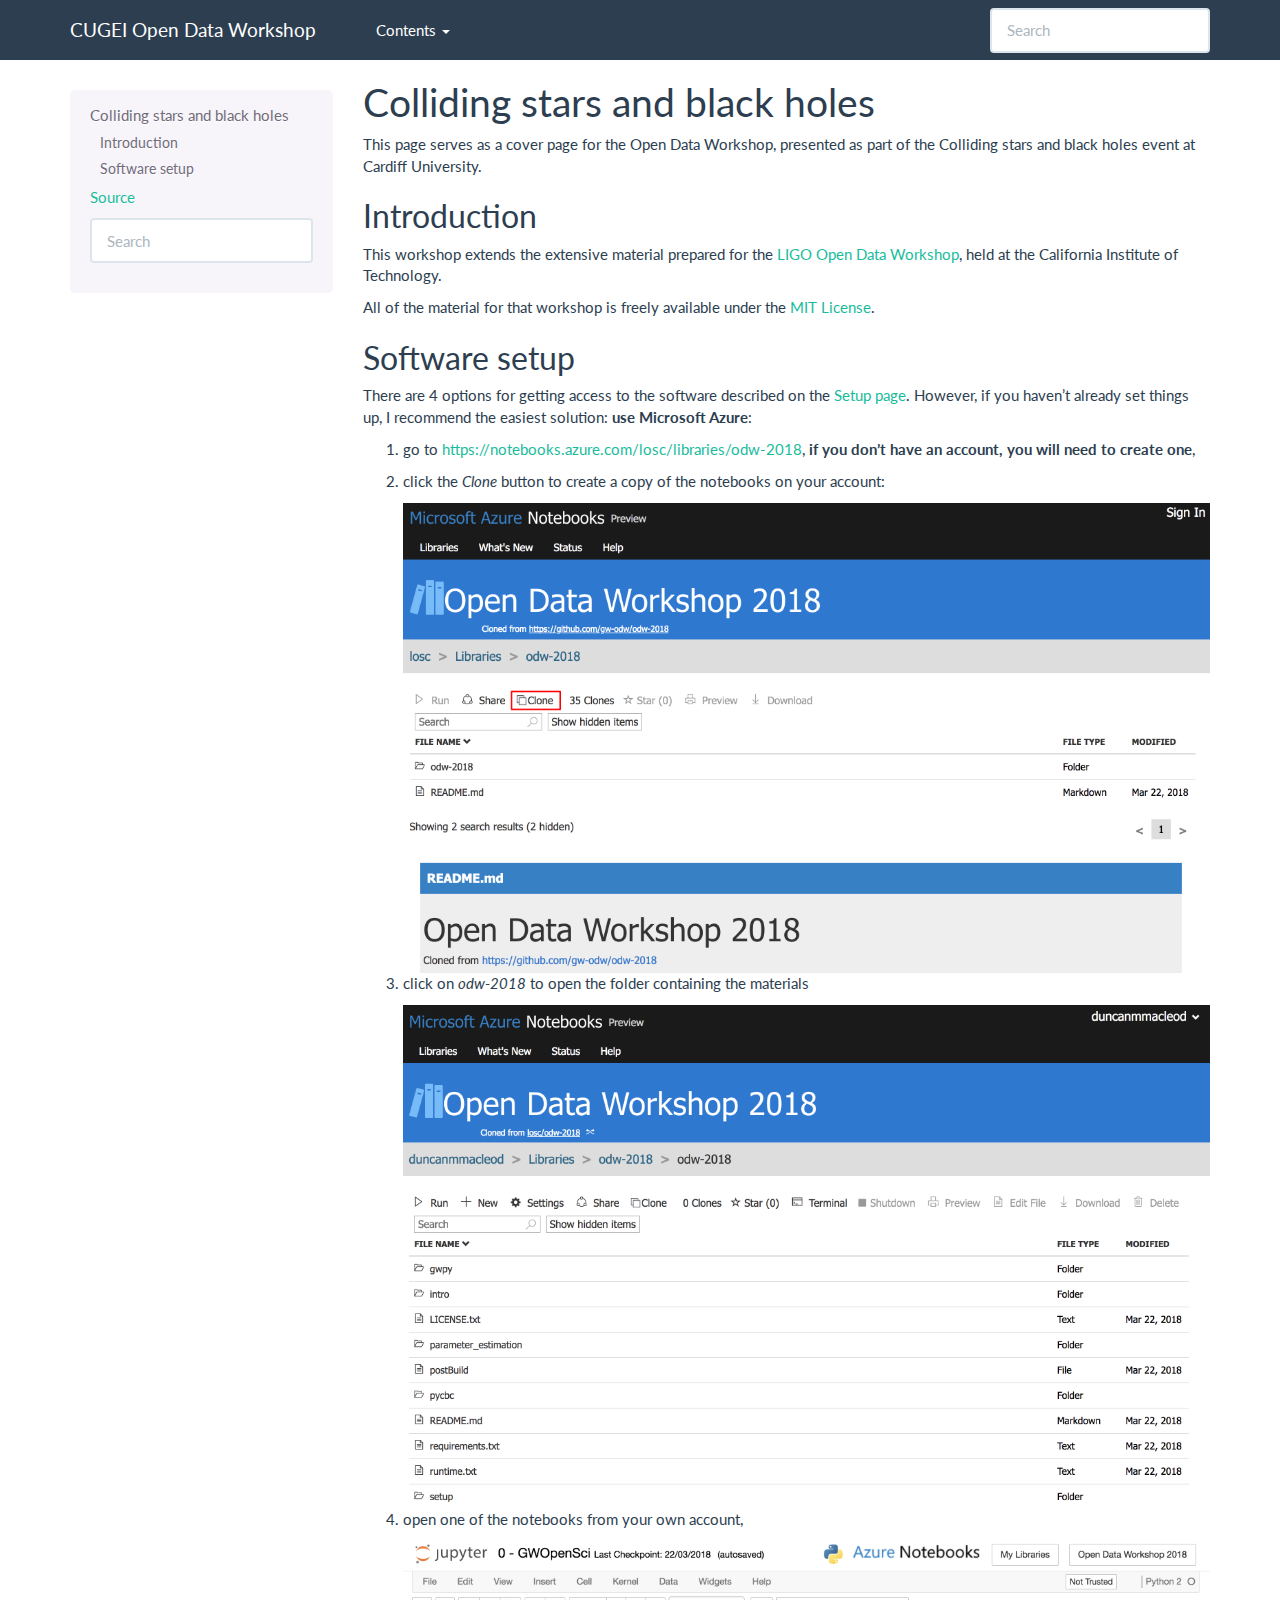
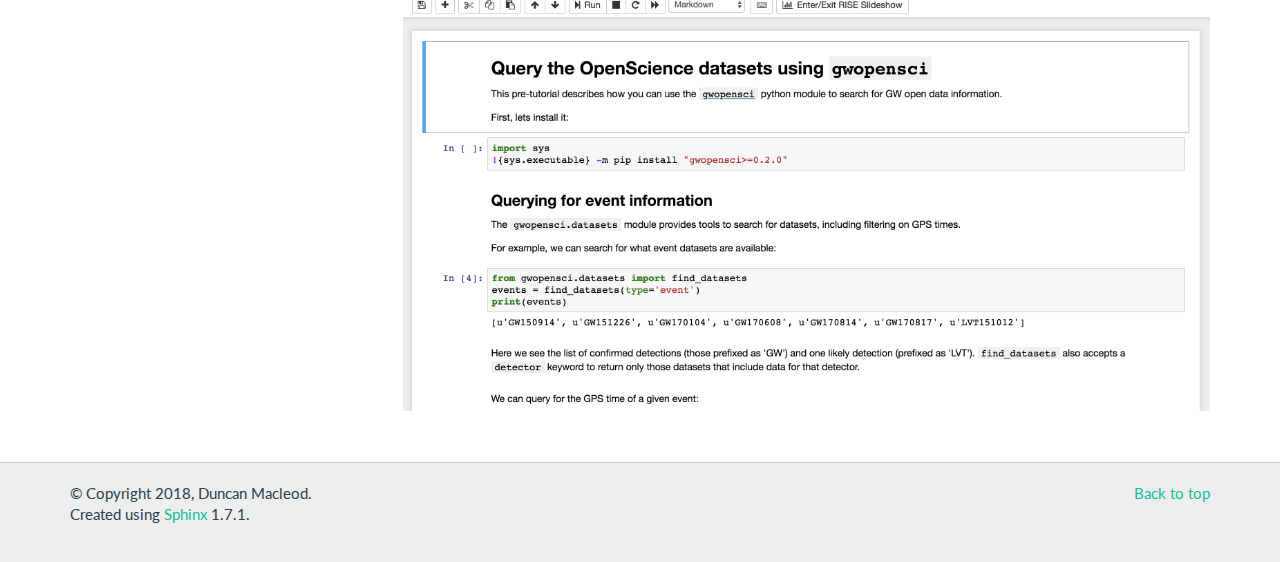
==== index.html @ 3cdb29a5 "initial commit: first setup instructions" ====
<!DOCTYPE html>

<html xmlns="http://www.w3.org/1999/xhtml">
  <head>
    <meta http-equiv="X-UA-Compatible" content="IE=Edge" />
    <meta http-equiv="Content-Type" content="text/html; charset=utf-8" />
    <title>Colliding stars and black holes &#8212; CUGEI Open Data Workshop  documentation</title>
    <link rel="stylesheet" href="_static/bootstrap-sphinx.css" type="text/css" />
    <link rel="stylesheet" href="_static/pygments.css" type="text/css" />
    <link rel="stylesheet" href="_static/css/style.css" type="text/css" />
    <script type="text/javascript" src="_static/documentation_options.js"></script>
    <script type="text/javascript" src="_static/jquery.js"></script>
    <script type="text/javascript" src="_static/underscore.js"></script>
    <script type="text/javascript" src="_static/doctools.js"></script>
    <script type="text/javascript" src="_static/js/jquery-1.11.0.min.js"></script>
    <script type="text/javascript" src="_static/js/jquery-fix.js"></script>
    <script type="text/javascript" src="_static/bootstrap-3.3.7/js/bootstrap.min.js"></script>
    <script type="text/javascript" src="_static/bootstrap-sphinx.js"></script>
    <link rel="index" title="Index" href="genindex.html" />
    <link rel="search" title="Search" href="search.html" />
<meta charset='utf-8'>
<meta http-equiv='X-UA-Compatible' content='IE=edge,chrome=1'>
<meta name='viewport' content='width=device-width, initial-scale=1.0, maximum-scale=1'>
<meta name="apple-mobile-web-app-capable" content="yes">

  </head><body>

  <div id="navbar" class="navbar navbar-default navbar-fixed-top">
    <div class="container">
      <div class="navbar-header">
        <!-- .btn-navbar is used as the toggle for collapsed navbar content -->
        <button type="button" class="navbar-toggle" data-toggle="collapse" data-target=".nav-collapse">
          <span class="icon-bar"></span>
          <span class="icon-bar"></span>
          <span class="icon-bar"></span>
        </button>
        <a class="navbar-brand" href="#">
          CUGEI Open Data Workshop</a>
        <span class="navbar-text navbar-version pull-left"><b></b></span>
      </div>

        <div class="collapse navbar-collapse nav-collapse">
          <ul class="nav navbar-nav">
            
            
              <li class="dropdown globaltoc-container">
  <a role="button"
     id="dLabelGlobalToc"
     data-toggle="dropdown"
     data-target="#"
     href="#">Site <b class="caret"></b></a>
  <ul class="dropdown-menu globaltoc"
      role="menu"
      aria-labelledby="dLabelGlobalToc"></ul>
</li>
              
                <li class="dropdown">
  <a role="button"
     id="dLabelLocalToc"
     data-toggle="dropdown"
     data-target="#"
     href="#">Contents <b class="caret"></b></a>
  <ul class="dropdown-menu localtoc"
      role="menu"
      aria-labelledby="dLabelLocalToc"><ul>
<li><a class="reference internal" href="#">Colliding stars and black holes</a><ul>
<li><a class="reference internal" href="#introduction">Introduction</a></li>
<li><a class="reference internal" href="#software-setup">Software setup</a></li>
</ul>
</li>
</ul>
</ul>
</li>
              
            
            
            
            
            
          </ul>

          
            
<form class="navbar-form navbar-right" action="search.html" method="get">
 <div class="form-group">
  <input type="text" name="q" class="form-control" placeholder="Search" />
 </div>
  <input type="hidden" name="check_keywords" value="yes" />
  <input type="hidden" name="area" value="default" />
</form>
          
        </div>
    </div>
  </div>

<div class="container">
  <div class="row">
      <div class="col-md-3">
        <div id="sidebar" class="bs-sidenav" role="complementary"><ul>
<li><a class="reference internal" href="#">Colliding stars and black holes</a><ul>
<li><a class="reference internal" href="#introduction">Introduction</a></li>
<li><a class="reference internal" href="#software-setup">Software setup</a></li>
</ul>
</li>
</ul>

<div id="sourcelink">
  <a href="_sources/index.rst.txt"
     rel="nofollow">Source</a>
</div>
<form action="search.html" method="get">
 <div class="form-group">
  <input type="text" name="q" class="form-control" placeholder="Search" />
 </div>
  <input type="hidden" name="check_keywords" value="yes" />
  <input type="hidden" name="area" value="default" />
</form>
        </div>
      </div>
    <div class="col-md-9 content">
      
  <div class="section" id="colliding-stars-and-black-holes">
<h1>Colliding stars and black holes<a class="headerlink" href="#colliding-stars-and-black-holes" title="Permalink to this headline">¶</a></h1>
<p>This page serves as a cover page for the Open Data Workshop, presented as part
of the Colliding stars and black holes event at Cardiff University.</p>
<div class="section" id="introduction">
<h2>Introduction<a class="headerlink" href="#introduction" title="Permalink to this headline">¶</a></h2>
<p>This workshop extends the extensive material prepared for the
<a class="reference external" href="https://losc.ligo.org/s/workshop1/course.html">LIGO Open Data Workshop</a>,
held at the California Institute of Technology.</p>
<p>All of the material for that workshop is freely available under the
<a class="reference external" href="https://choosealicense.com/licenses/mit/">MIT License</a>.</p>
</div>
<div class="section" id="software-setup">
<h2>Software setup<a class="headerlink" href="#software-setup" title="Permalink to this headline">¶</a></h2>
<p>There are 4 options for getting access to the software described on the
<a class="reference external" href="https://github.com/gw-odw/odw-2018/tree/master/setup/README.md">Setup page</a>.
However, if you haven’t already set things up, I recommend the easiest solution:
<strong>use Microsoft Azure</strong>:</p>
<ol class="arabic">
<li><p class="first">go to <a class="reference external" href="https://notebooks.azure.com/losc/libraries/odw-2018">https://notebooks.azure.com/losc/libraries/odw-2018</a>,
<strong>if you don’t have an account, you will need to create one</strong>,</p>
</li>
<li><p class="first">click the <em>Clone</em> button to create a copy of the notebooks on your account:</p>
<img alt="_images/azure.png" src="_images/azure.png" />
</li>
<li><p class="first">click on <em>odw-2018</em> to open the folder containing the materials</p>
<img alt="_images/azure2.png" src="_images/azure2.png" />
</li>
<li><p class="first">open one of the notebooks from your own account,</p>
<img alt="_images/azure3.png" src="_images/azure3.png" />
</li>
</ol>
</div>
</div>


    </div>
      
  </div>
</div>
<footer class="footer">
  <div class="container">
    <p class="pull-right">
      <a href="#">Back to top</a>
      
    </p>
    <p>
        &copy; Copyright 2018, Duncan Macleod.<br/>
      Created using <a href="http://sphinx-doc.org/">Sphinx</a> 1.7.1.<br/>
    </p>
  </div>
</footer>
  </body>
</html>
---- _static/pygments.css ----
.highlight .hll { background-color: #49483e }
.highlight  { background: #272822; color: #f8f8f2 }
.highlight .c { color: #75715e } /* Comment */
.highlight .err { color: #960050; background-color: #1e0010 } /* Error */
.highlight .k { color: #66d9ef } /* Keyword */
.highlight .l { color: #ae81ff } /* Literal */
.highlight .n { color: #f8f8f2 } /* Name */
.highlight .o { color: #f92672 } /* Operator */
.highlight .p { color: #f8f8f2 } /* Punctuation */
.highlight .ch { color: #75715e } /* Comment.Hashbang */
.highlight .cm { color: #75715e } /* Comment.Multiline */
.highlight .cp { color: #75715e } /* Comment.Preproc */
.highlight .cpf { color: #75715e } /* Comment.PreprocFile */
.highlight .c1 { color: #75715e } /* Comment.Single */
.highlight .cs { color: #75715e } /* Comment.Special */
.highlight .gd { color: #f92672 } /* Generic.Deleted */
.highlight .ge { font-style: italic } /* Generic.Emph */
.highlight .gi { color: #a6e22e } /* Generic.Inserted */
.highlight .gs { font-weight: bold } /* Generic.Strong */
.highlight .gu { color: #75715e } /* Generic.Subheading */
.highlight .kc { color: #66d9ef } /* Keyword.Constant */
.highlight .kd { color: #66d9ef } /* Keyword.Declaration */
.highlight .kn { color: #f92672 } /* Keyword.Namespace */
.highlight .kp { color: #66d9ef } /* Keyword.Pseudo */
.highlight .kr { color: #66d9ef } /* Keyword.Reserved */
.highlight .kt { color: #66d9ef } /* Keyword.Type */
.highlight .ld { color: #e6db74 } /* Literal.Date */
.highlight .m { color: #ae81ff } /* Literal.Number */
.highlight .s { color: #e6db74 } /* Literal.String */
.highlight .na { color: #a6e22e } /* Name.Attribute */
.highlight .nb { color: #f8f8f2 } /* Name.Builtin */
.highlight .nc { color: #a6e22e } /* Name.Class */
.highlight .no { color: #66d9ef } /* Name.Constant */
.highlight .nd { color: #a6e22e } /* Name.Decorator */
.highlight .ni { color: #f8f8f2 } /* Name.Entity */
.highlight .ne { color: #a6e22e } /* Name.Exception */
.highlight .nf { color: #a6e22e } /* Name.Function */
.highlight .nl { color: #f8f8f2 } /* Name.Label */
.highlight .nn { color: #f8f8f2 } /* Name.Namespace */
.highlight .nx { color: #a6e22e } /* Name.Other */
.highlight .py { color: #f8f8f2 } /* Name.Property */
.highlight .nt { color: #f92672 } /* Name.Tag */
.highlight .nv { color: #f8f8f2 } /* Name.Variable */
.highlight .ow { color: #f92672 } /* Operator.Word */
.highlight .w { color: #f8f8f2 } /* Text.Whitespace */
.highlight .mb { color: #ae81ff } /* Literal.Number.Bin */
.highlight .mf { color: #ae81ff } /* Literal.Number.Float */
.highlight .mh { color: #ae81ff } /* Literal.Number.Hex */
.highlight .mi { color: #ae81ff } /* Literal.Number.Integer */
.highlight .mo { color: #ae81ff } /* Literal.Number.Oct */
.highlight .sa { color: #e6db74 } /* Literal.String.Affix */
.highlight .sb { color: #e6db74 } /* Literal.String.Backtick */
.highlight .sc { color: #e6db74 } /* Literal.String.Char */
.highlight .dl { color: #e6db74 } /* Literal.String.Delimiter */
.highlight .sd { color: #e6db74 } /* Literal.String.Doc */
.highlight .s2 { color: #e6db74 } /* Literal.String.Double */
.highlight .se { color: #ae81ff } /* Literal.String.Escape */
.highlight .sh { color: #e6db74 } /* Literal.String.Heredoc */
.highlight .si { color: #e6db74 } /* Literal.String.Interpol */
.highlight .sx { color: #e6db74 } /* Literal.String.Other */
.highlight .sr { color: #e6db74 } /* Literal.String.Regex */
.highlight .s1 { color: #e6db74 } /* Literal.String.Single */
.highlight .ss { color: #e6db74 } /* Literal.String.Symbol */
.highlight .bp { color: #f8f8f2 } /* Name.Builtin.Pseudo */
.highlight .fm { color: #a6e22e } /* Name.Function.Magic */
.highlight .vc { color: #f8f8f2 } /* Name.Variable.Class */
.highlight .vg { color: #f8f8f2 } /* Name.Variable.Global */
.highlight .vi { color: #f8f8f2 } /* Name.Variable.Instance */
.highlight .vm { color: #f8f8f2 } /* Name.Variable.Magic */
.highlight .il { color: #ae81ff } /* Literal.Number.Integer.Long */
---- _static/css/style.css ----
html {
		position: relative;
		min-height: 100%;
}

body {
		margin-bottom: 140px;
}

.footer {
		position: absolute;
		bottom: 0;
		width: 100%;
		height: 100px;
		background-color: #eee;
		padding-top: 20px;
		padding-bottom: 20px;
}
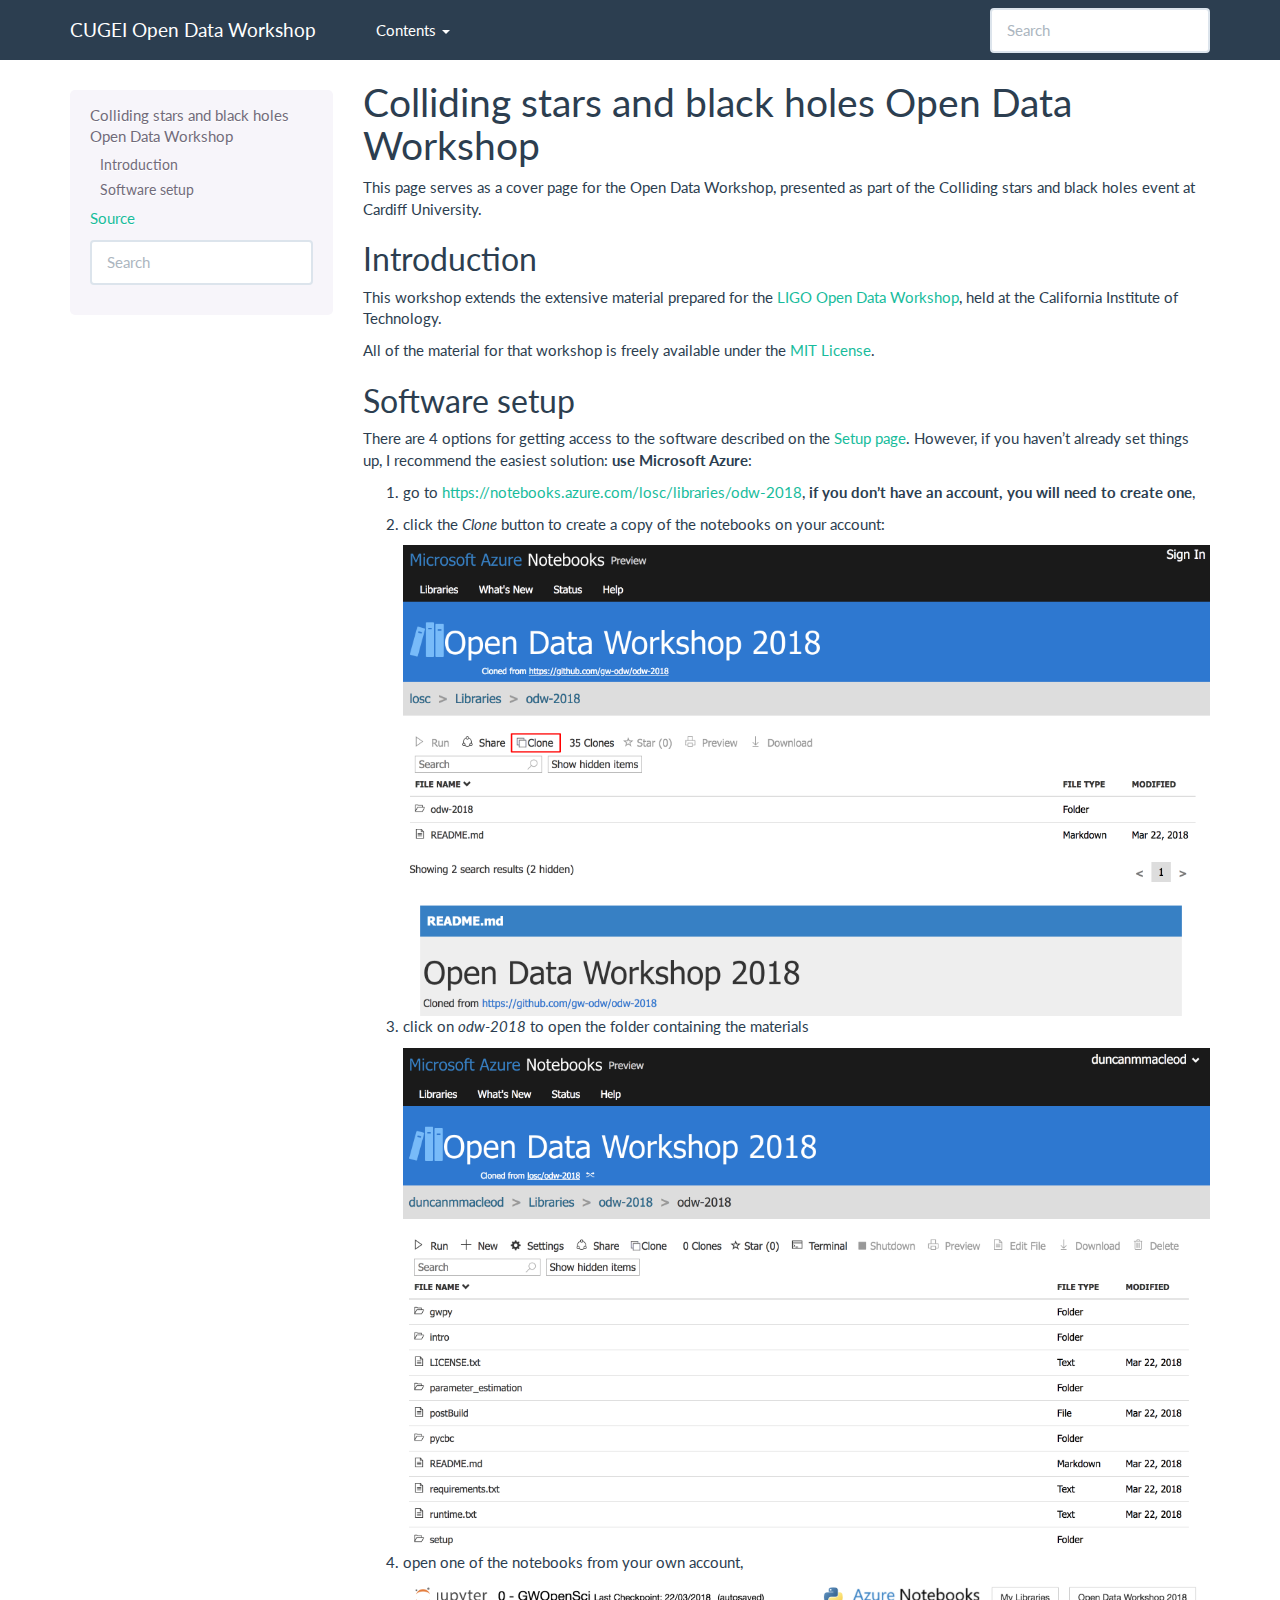
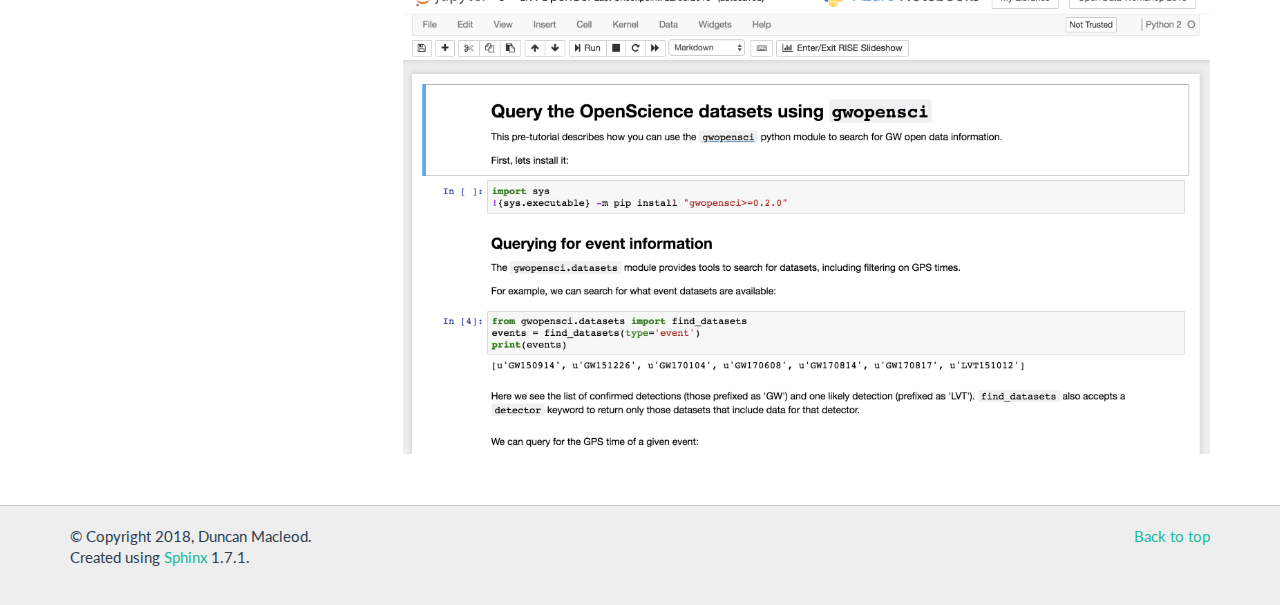
==== commit a9b18246: "trivial change to title" ====
--- a/index.html
+++ b/index.html
@@ -4,7 +4,7 @@
   <head>
     <meta http-equiv="X-UA-Compatible" content="IE=Edge" />
     <meta http-equiv="Content-Type" content="text/html; charset=utf-8" />
-    <title>Colliding stars and black holes &#8212; CUGEI Open Data Workshop  documentation</title>
+    <title>Colliding stars and black holes Open Data Workshop &#8212; CUGEI Open Data Workshop  documentation</title>
     <link rel="stylesheet" href="_static/bootstrap-sphinx.css" type="text/css" />
     <link rel="stylesheet" href="_static/pygments.css" type="text/css" />
     <link rel="stylesheet" href="_static/css/style.css" type="text/css" />
@@ -63,7 +63,7 @@
   <ul class="dropdown-menu localtoc"
       role="menu"
       aria-labelledby="dLabelLocalToc"><ul>
-<li><a class="reference internal" href="#">Colliding stars and black holes</a><ul>
+<li><a class="reference internal" href="#">Colliding stars and black holes Open Data Workshop</a><ul>
 <li><a class="reference internal" href="#introduction">Introduction</a></li>
 <li><a class="reference internal" href="#software-setup">Software setup</a></li>
 </ul>
@@ -97,7 +97,7 @@
   <div class="row">
       <div class="col-md-3">
         <div id="sidebar" class="bs-sidenav" role="complementary"><ul>
-<li><a class="reference internal" href="#">Colliding stars and black holes</a><ul>
+<li><a class="reference internal" href="#">Colliding stars and black holes Open Data Workshop</a><ul>
 <li><a class="reference internal" href="#introduction">Introduction</a></li>
 <li><a class="reference internal" href="#software-setup">Software setup</a></li>
 </ul>
@@ -119,8 +119,8 @@
       </div>
     <div class="col-md-9 content">
       
-  <div class="section" id="colliding-stars-and-black-holes">
-<h1>Colliding stars and black holes<a class="headerlink" href="#colliding-stars-and-black-holes" title="Permalink to this headline">¶</a></h1>
+  <div class="section" id="colliding-stars-and-black-holes-open-data-workshop">
+<h1>Colliding stars and black holes Open Data Workshop<a class="headerlink" href="#colliding-stars-and-black-holes-open-data-workshop" title="Permalink to this headline">¶</a></h1>
 <p>This page serves as a cover page for the Open Data Workshop, presented as part
 of the Colliding stars and black holes event at Cardiff University.</p>
 <div class="section" id="introduction">
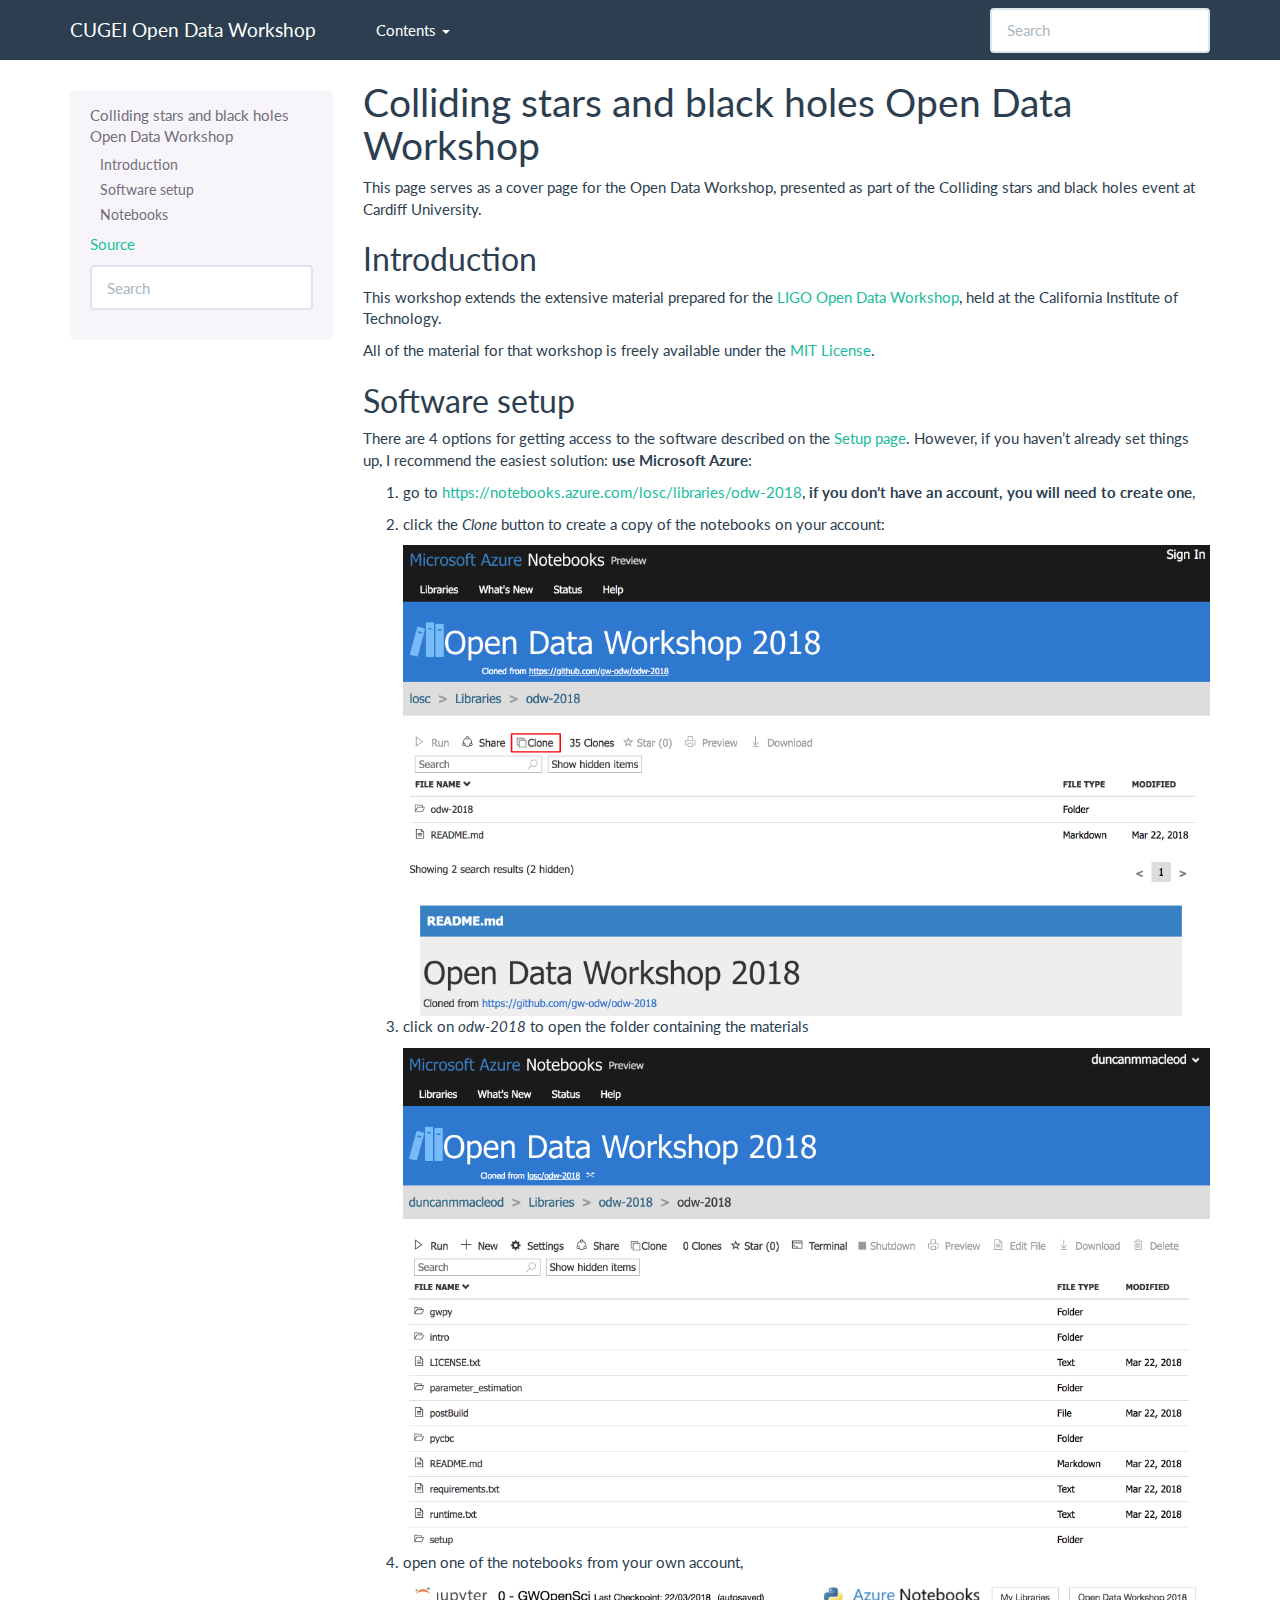
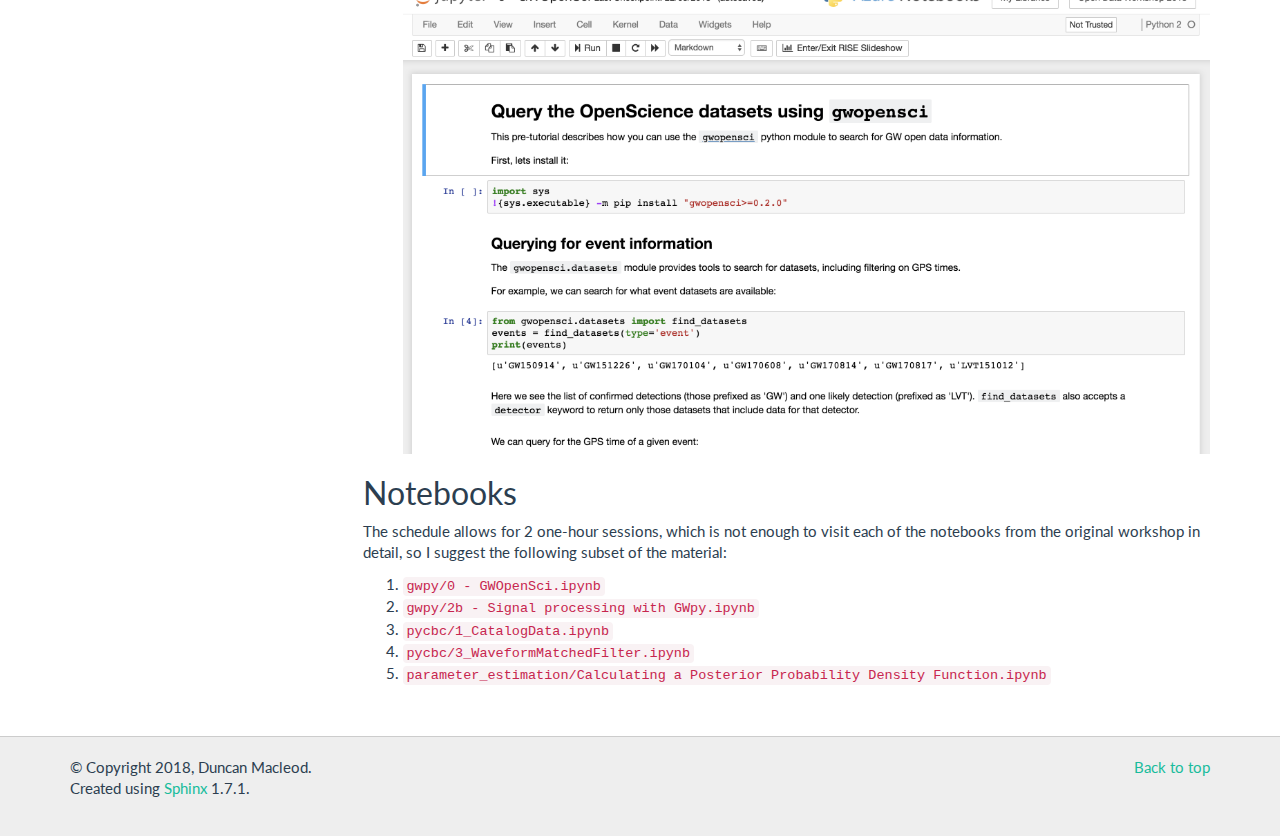
==== commit e0563548: "added names of recommended notebooks" ====
--- a/index.html
+++ b/index.html
@@ -66,6 +66,7 @@
 <li><a class="reference internal" href="#">Colliding stars and black holes Open Data Workshop</a><ul>
 <li><a class="reference internal" href="#introduction">Introduction</a></li>
 <li><a class="reference internal" href="#software-setup">Software setup</a></li>
+<li><a class="reference internal" href="#notebooks">Notebooks</a></li>
 </ul>
 </li>
 </ul>
@@ -100,6 +101,7 @@
 <li><a class="reference internal" href="#">Colliding stars and black holes Open Data Workshop</a><ul>
 <li><a class="reference internal" href="#introduction">Introduction</a></li>
 <li><a class="reference internal" href="#software-setup">Software setup</a></li>
+<li><a class="reference internal" href="#notebooks">Notebooks</a></li>
 </ul>
 </li>
 </ul>
@@ -152,6 +154,19 @@
 </li>
 </ol>
 </div>
+<div class="section" id="notebooks">
+<h2>Notebooks<a class="headerlink" href="#notebooks" title="Permalink to this headline">¶</a></h2>
+<p>The schedule allows for 2 one-hour sessions, which is not enough to visit each
+of the notebooks from the original workshop in detail, so I suggest the
+following subset of the material:</p>
+<ol class="arabic simple">
+<li><code class="docutils literal notranslate"><span class="pre">gwpy/0</span> <span class="pre">-</span> <span class="pre">GWOpenSci.ipynb</span></code></li>
+<li><code class="docutils literal notranslate"><span class="pre">gwpy/2b</span> <span class="pre">-</span> <span class="pre">Signal</span> <span class="pre">processing</span> <span class="pre">with</span> <span class="pre">GWpy.ipynb</span></code></li>
+<li><code class="docutils literal notranslate"><span class="pre">pycbc/1_CatalogData.ipynb</span></code></li>
+<li><code class="docutils literal notranslate"><span class="pre">pycbc/3_WaveformMatchedFilter.ipynb</span></code></li>
+<li><code class="docutils literal notranslate"><span class="pre">parameter_estimation/Calculating</span> <span class="pre">a</span> <span class="pre">Posterior</span> <span class="pre">Probability</span> <span class="pre">Density</span> <span class="pre">Function.ipynb</span></code></li>
+</ol>
+</div>
 </div>
 
 
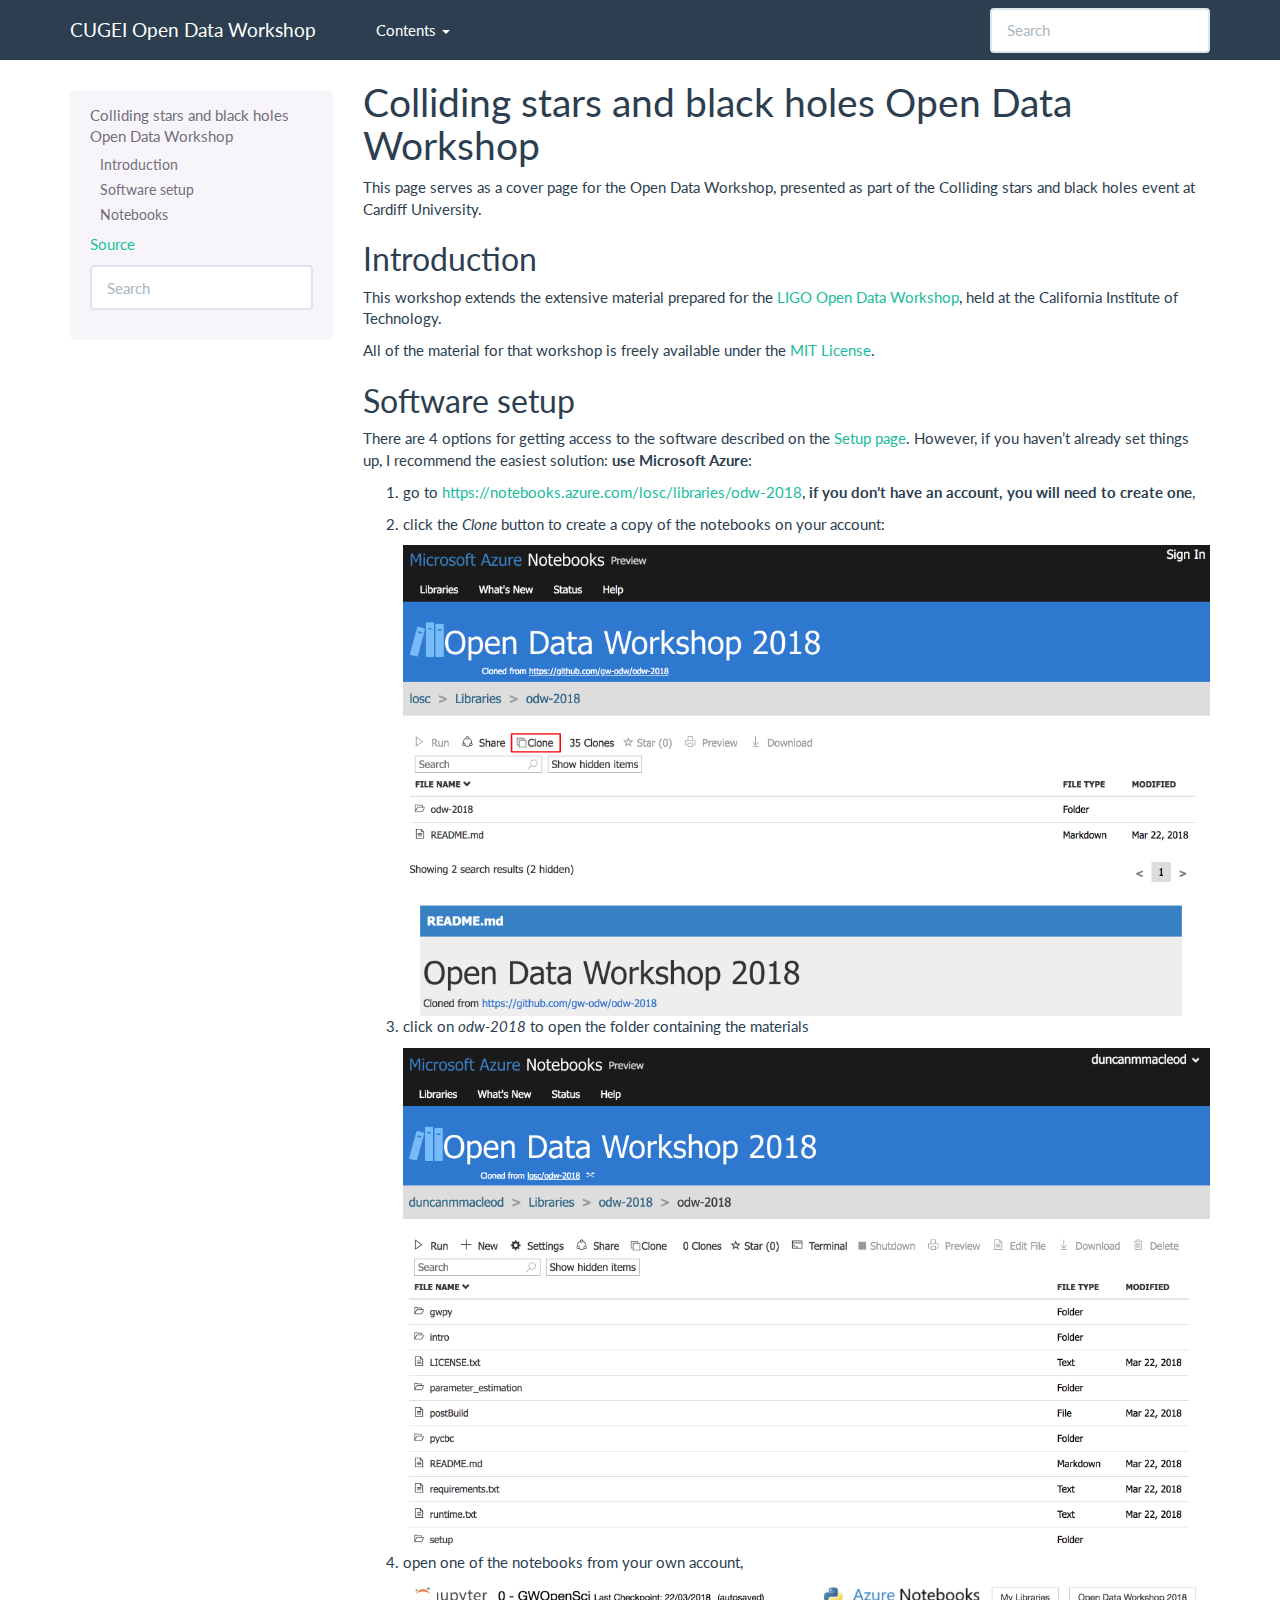
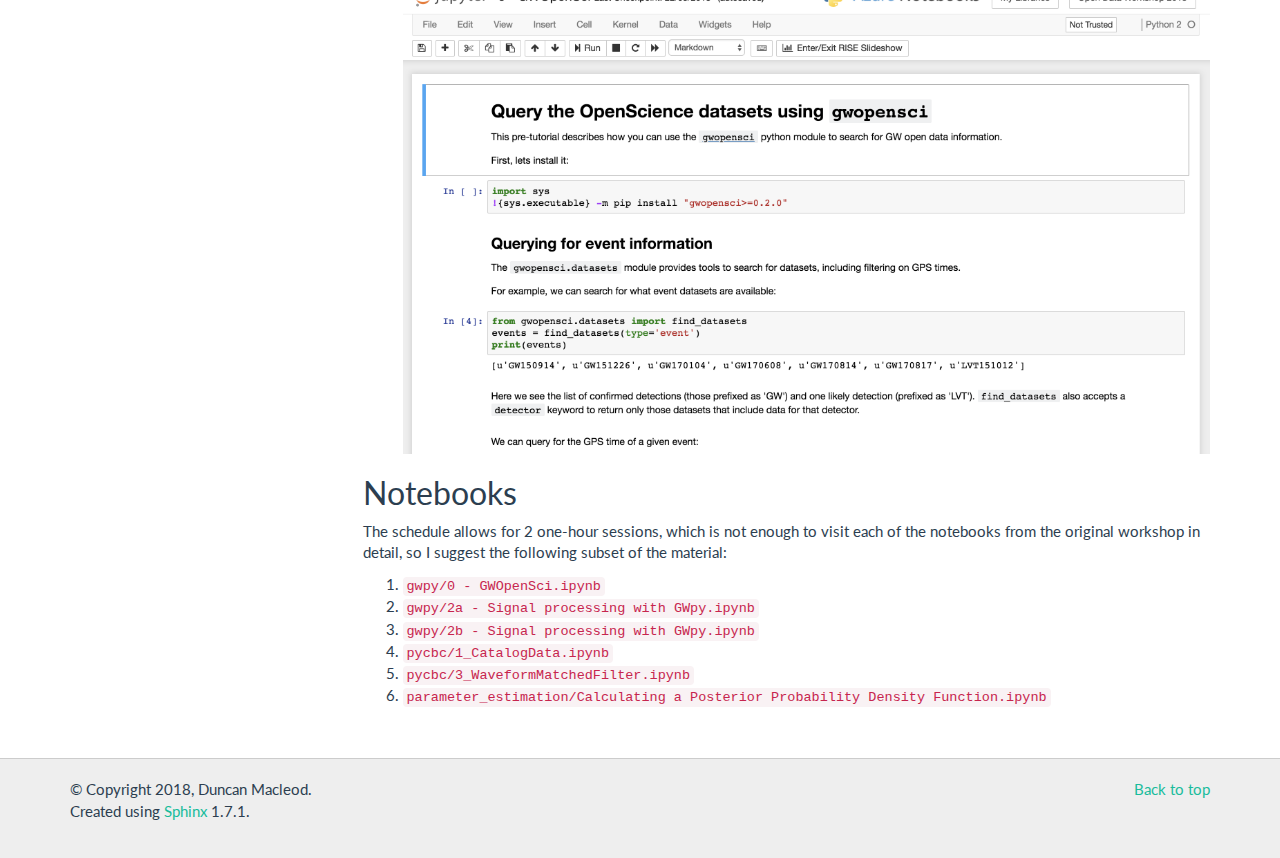
==== commit 6f8dd4d5: "added another notebook" ====
--- a/index.html
+++ b/index.html
@@ -161,6 +161,7 @@
 following subset of the material:</p>
 <ol class="arabic simple">
 <li><code class="docutils literal notranslate"><span class="pre">gwpy/0</span> <span class="pre">-</span> <span class="pre">GWOpenSci.ipynb</span></code></li>
+<li><code class="docutils literal notranslate"><span class="pre">gwpy/2a</span> <span class="pre">-</span> <span class="pre">Signal</span> <span class="pre">processing</span> <span class="pre">with</span> <span class="pre">GWpy.ipynb</span></code></li>
 <li><code class="docutils literal notranslate"><span class="pre">gwpy/2b</span> <span class="pre">-</span> <span class="pre">Signal</span> <span class="pre">processing</span> <span class="pre">with</span> <span class="pre">GWpy.ipynb</span></code></li>
 <li><code class="docutils literal notranslate"><span class="pre">pycbc/1_CatalogData.ipynb</span></code></li>
 <li><code class="docutils literal notranslate"><span class="pre">pycbc/3_WaveformMatchedFilter.ipynb</span></code></li>
